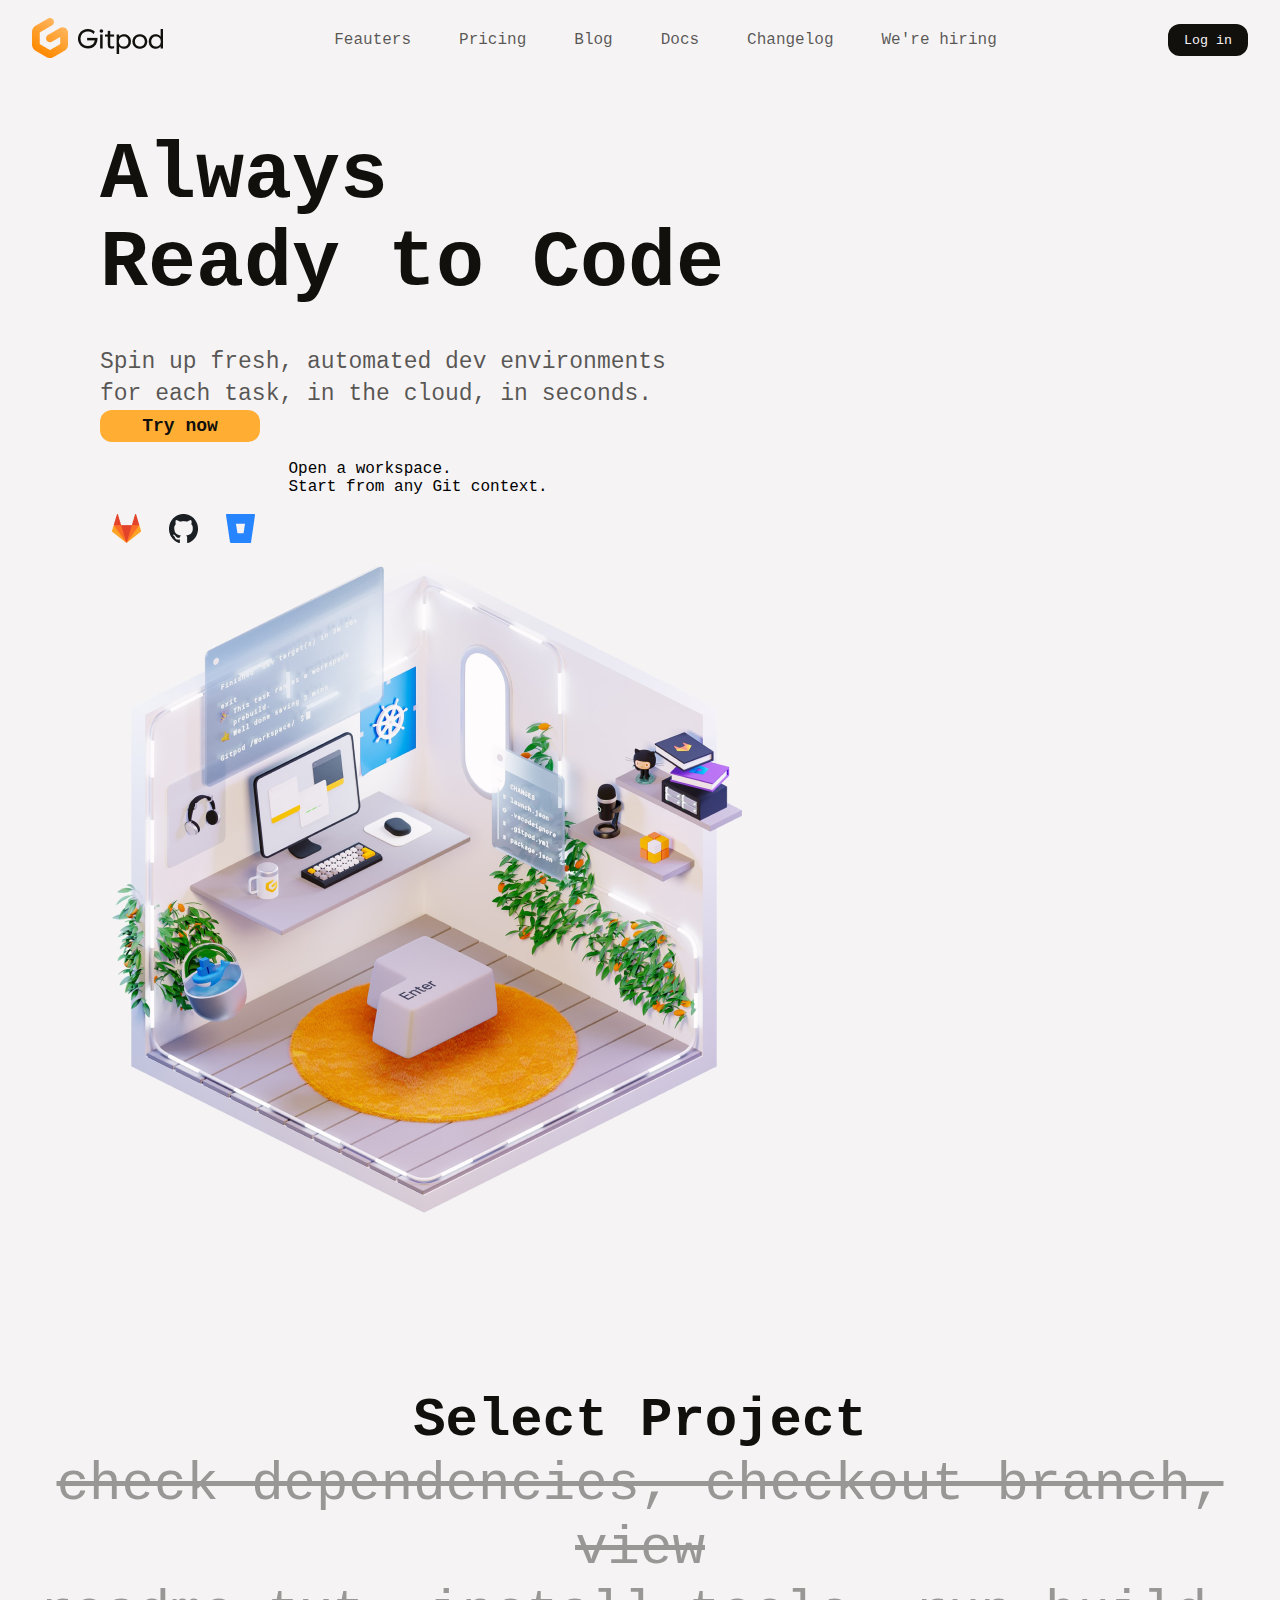
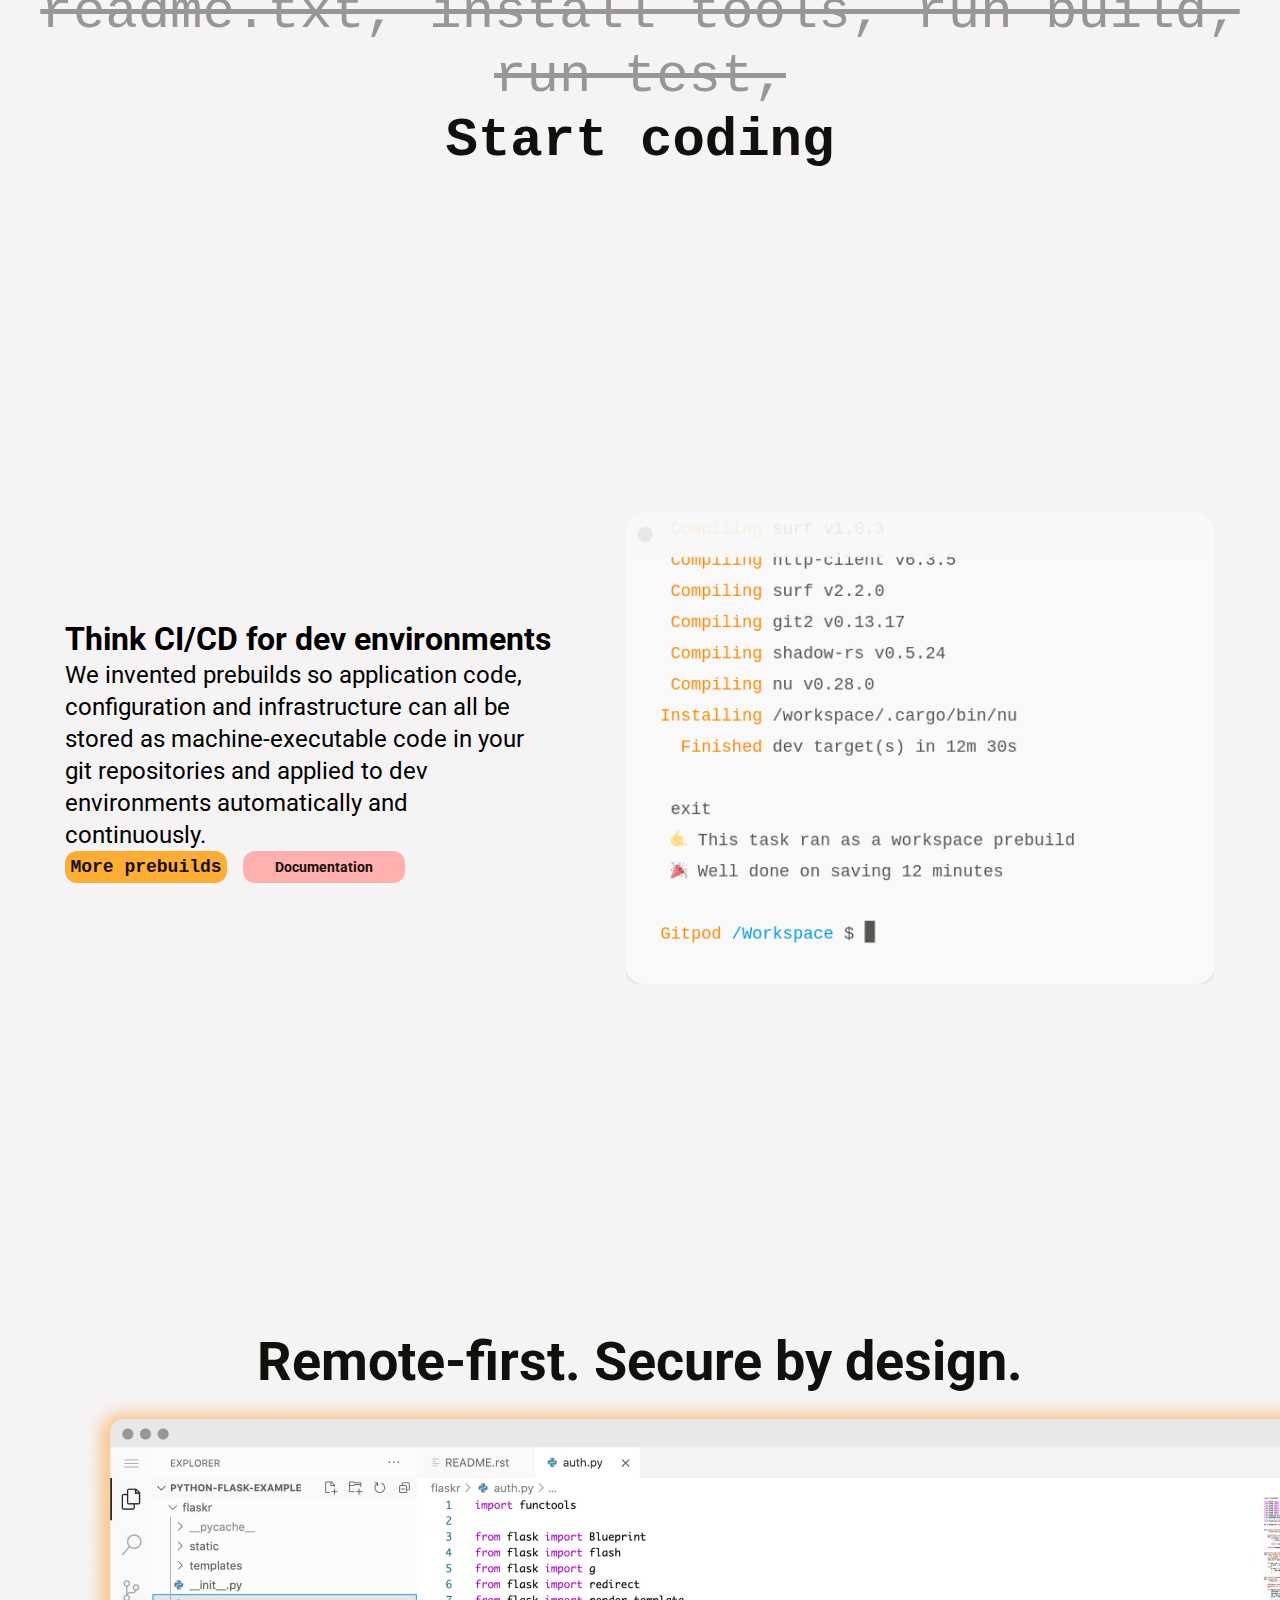
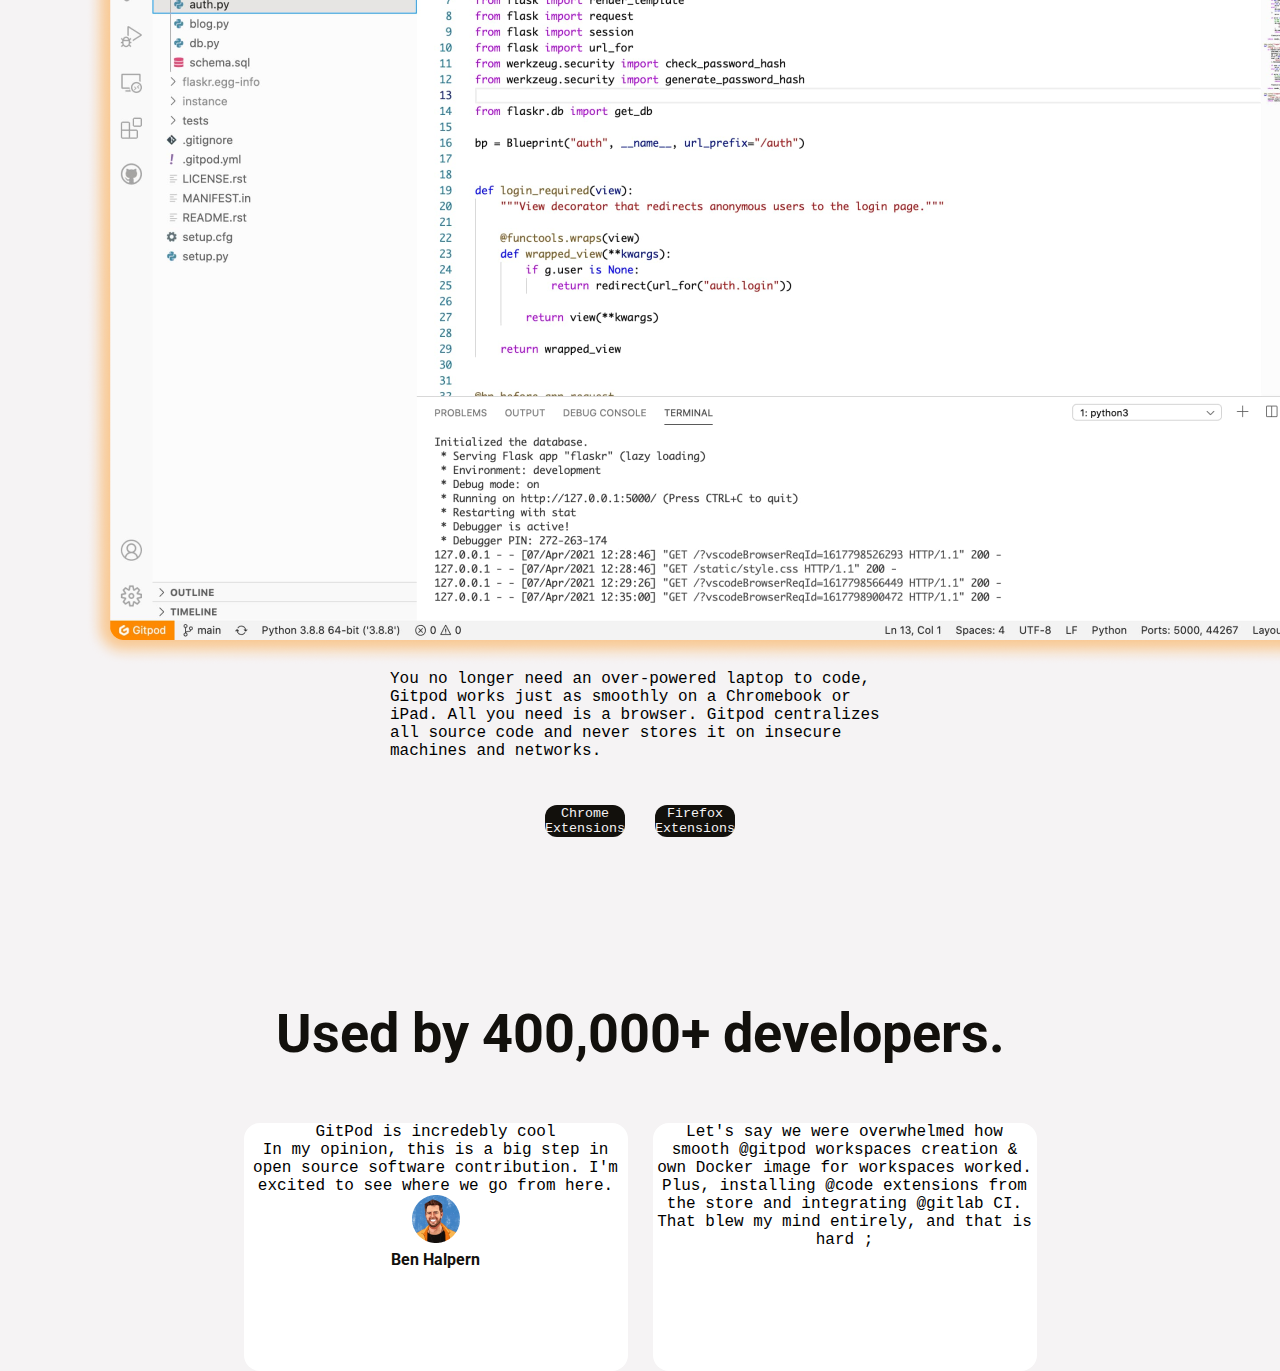
==== gitpad.html @ 2b26fa6e "created a new app" ====
<!DOCTYPE html>
<html lang="en">
<head>
    <meta charset="UTF-8">
    <meta http-equiv="X-UA-Compatible" content="IE=edge">
    <meta name="viewport" content="width=device-width, initial-scale=1.0">
    <title>Gitpad</title>
    <link rel="stylesheet" href="./gitpad.css"/>
</head>
<body>
    <div class="navbar">
            <div class="logo">
                <img src="./img/gitpad.png" alt="">
            </div>
            <div class="menu">
                <div class="link">Feauters</div>
                <div class="link">Pricing</div>
                <div class="link">Blog</div>
                <div class="link">Docs</div>
                <div class="link">Changelog</div>
                <div class="link">We're hiring</div>
            </div>
            <div class="login">
               <button> Log in</button>
            </div>
    </div>
    <section id="home">
        <div id="homeLeft">
          <h1 class="header">
            Always <br />
            Ready to Code
          </h1>
  
           <div class="homeText">
            Spin up fresh, automated dev environments <br />
            for each task, in the cloud, in seconds.
          </div>
          

          <div class="trynow">
            <button class="try">Try now</button>
         <div class="btntext">
          Open a workspace. <br/>Start from any Git context.
         </div>
          </div>

         <div class="iconswrap">
          <img src="./img/first.png" alt="">
          <img src="./img/second.png" alt="">
          <img src="./img/third.png" alt="">
         </div>
         </div>
        <div class="picture">
          <img src="./img/picture.png" alt="">
        </div>
    </section>

    <div class="projecthead">
        <div class="project">
          Select Project
        </div>
        <p class="check"><del>check dependencies, checkout branch, view <br/>readme.txt, install tools, run build, run test,</del></p>
        <div class="project">
          Start coding
        </div>
    </div>
        <div class="cicd">
          <div class="cicdleft">
            <div class="cicdhead">
              Think CI/CD for dev environments
            </div>
            <div class="cicdtext">
              We invented prebuilds so application code, configuration and infrastructure can all be stored as machine-executable code in your git repositories and applied to dev environments automatically and continuously.
            </div>
            <div class="btncicd">
              <button class="btnmore"> More prebuilds</button>
              <button class="btndoc"> Documentation</button>
            </div>
          </div>
          <div class="cicdright">
            <img src="./img/cicdright.png" alt="">
          </div>
    </div>
    <div class="remote">
      <div class="remotetext">
        Remote-first. Secure by design.
      </div>
      <div class="remoteimg">
        <img src="./img/remoteimg.png" alt="">
      </div>
      <div class="codetext">
        You no longer need an over-powered laptop to code, Gitpod works just as smoothly on a Chromebook or iPad. All you need is a browser. Gitpod centralizes all source code and never stores it on insecure machines and networks.
      </div>
      <div class="btn">
        <button class="chrome">Chrome Extensions</button>
        <button class="firefox">Firefox Extensions</button>
      </div>
    </div>


   <div class="developers">
    <div class="used">
      Used by 400,000+ developers.
    </div>
   </div>

   <div class="maincontainer">
    <div class="maintext">
    <div class="gitpod">
      GitPod is incredebly cool
    </div>
    <div class="developerstext1">
    In my opinion, this is a big step in open source software contribution. I'm excited to see where we go from here.
    </div>
    <div class="manpicture">
      <img src="./img/man picture.png" alt="">
    </div>
    <div class="name">
      Ben Halpern
    </div>
    </div>
    
  <div class="developerstext2">
    Let's say we were overwhelmed how smooth @gitpod workspaces creation & own Docker image for workspaces worked.
    Plus, installing @code extensions from the store and integrating @gitlab CI. That blew my mind entirely, and that is hard ;
  </div>
  </div>
    
</body>
</html>
---- gitpad.css ----
@import url('https://fonts.googleapis.com/css2?family=Red+Hat+Display:ital,wght@0,400;0,500;0,700;1,400;1,500;1,700&family=Roboto:wght@300;400;500;700;900&family=Saira:wght@600&family=Source+Sans+Pro:ital,wght@0,200;0,400;0,700;1,200;1,400;1,700&display=swap');

*{
    padding: 0;
    margin: 0;
    box-sizing: border-box;
    font-family: 'Courier New', Courier, monospace;
}
html, body{
    width: 100%;
    height: 100%;
    background:#F5F3F4;
}
.navbar{
    justify-content: space-between;
    align-items: center;
    padding: 20px 32px;
    display: flex;
    height: 80px;
    width: 100%;
}
.menu{
    justify-content: center;
    display: flex;
    align-items: center;
    gap: 48px;
}
.link{
    font-weight: 400;
    font-size: 16px;
    line-height: 24px;
    color: rgba(18, 16, 12, 0.7)
}
button{
    color: #F5F3F4;
    background-color: #12100C;
    padding: 6 22px;
    width: 80px;
    height: 32px;
    border-radius: 12px;
    cursor: pointer;
    justify-content: center;
    align-items: center;
    border: none;
    display: flex;
}


 #home { 
     padding: 0 0 0 100px;
    margin: 52px 0 176px 0;
    display: flex;
    justify-content: space-between;
    align-items: center;
    flex-wrap: wrap;

}

.header {
    font-weight: 700;
    font-size: 80px;
    line-height: 88px;
    color: #12100C;
    
}

.homeText {
    font-weight: 400;
    font-size: 23px;
    line-height: 32px;
    color: rgba(18, 16, 12, 0.7);
    margin-top: 38px;
} */
.trynow{
    display: flex;
    align-items: center;
    gap: 28px;
    margin-top: 18px;
}
.try{
    font-weight: 700;
    font-size: 18px;
    line-height: 22px;
    text-align: center;
    color: #12100C;
    background: #FFAE33;
    width: 160px;
}
.btntext{
    display: flex;
    justify-content:center;
    align-items: center;
    gap: 28px;
    margin-top: 18px;
    margin-left: 12px;
}
.iconswrap{
    display: flex;
    align-items: center;
    gap: 28px;
    margin-top: 18px;
    margin-left: 12px;
}
.picture{
    display: flex;
    align-items: center;
    gap: 28px;
    margin-top: 18px;
    margin-left: 12px;
}
/* project */
.projecthead{
    margin: 176px 0 339px 0;
}
.project{
    font-weight: 700;
    font-size: 54px;
    line-height: 64px;
    text-align: center;
    color: #12100C;
}
.check{
    font-weight: 400;
    font-size: 54px;
    line-height: 64px;
    text-align: center;
    text-decoration-line: line-through;
    color: #999795;
}
    /*cicd   */
    .cicd{
        display: flex;
        justify-content: space-between;
        align-items: center;
        gap: 73px;
        padding: 0 65px;
    }
    .cicdhead{
        font-family: 'Roboto';
        font-style: normal;
        font-weight: 700;
        font-size: 32px;
        line-height: 40px;
    }
    .cicdtext{
        font-family: 'Roboto';
font-style: normal;
font-weight: 400;
font-size: 24px;
line-height: 32px;
max-width: 600px;
margin: 20 0 165 0px;
    }
    .btncicd{
        display: flex;
        align-items: center;
        gap: 16px;
    }
    .btnmore{

        background: #FFAE33;
    width: 162px;
    font-weight: 700;
    font-size: 18px;
    line-height: 22px;
    text-align: center;
    color: #12100C;
    white-space: nowrap;
    }
    .btndoc{
font-family: 'Roboto';
font-style: normal;
font-weight: 700;
font-size: 14px;
line-height: 16px;
text-align: center;
color: #12100C;
background: #FFB0AE;
width: 162px;
    }
/* remote */
.remote{
    padding: 0 85px;
    margin-top: 337px;
    margin-bottom: 165px;
}
.remotetext{
    font-family: 'Roboto';
font-style: normal;
font-weight: 700;
font-size: 54px;
line-height: 72px;
text-align: center;
color: #12100C;
}
.codetext{
    width: 500px;
    justify-content: center;
    margin: auto;
    margin-bottom: 45px;

}
.remoteimg{
    justify-content: center;
    align-items: center;
    margin: auto;
}
.btn{
    display: flex;
    justify-content:center ;
    gap: 30px;
    text-align: center;

}
/* developers */
.developers{
    display: flex;
    margin: auto;
    justify-content: center;
    gap: 30px;
    margin-bottom: 57px;
}
.used{
    display: flex;
font-family: 'Roboto';
font-style: normal;
font-weight: 700;
font-size: 54px;
line-height: 64px;
text-align: center;
color: #12100C;
}
.maincontainer{
    display: flex;
    justify-content: center;
    text-align: center;
    gap: 25px;
    margin: auto;
}
.maintext{
    background: #FFFFFF;
border-radius: 16px;
gap: 30px;
height: 248px;
width: 384px;
left: 0px;
top: 0px;
border-radius: 16px;
}
.gitpod{
    gap: 20px;
    justify-content: space-between;
}
.manpicture{
    padding: 12 12 12 12px;

}
.name{
padding: 0 12 12 10px;
font-family: 'Roboto';
font-style: normal;
font-weight: 700;
font-size: 16px;
line-height: 24px;
color: #12100C;
}
.developerstext2{
    background: #FFFFFF;
 border-radius: 16px;
gap: 30px;
height: 248px;
width: 384px;
display: flex;
}
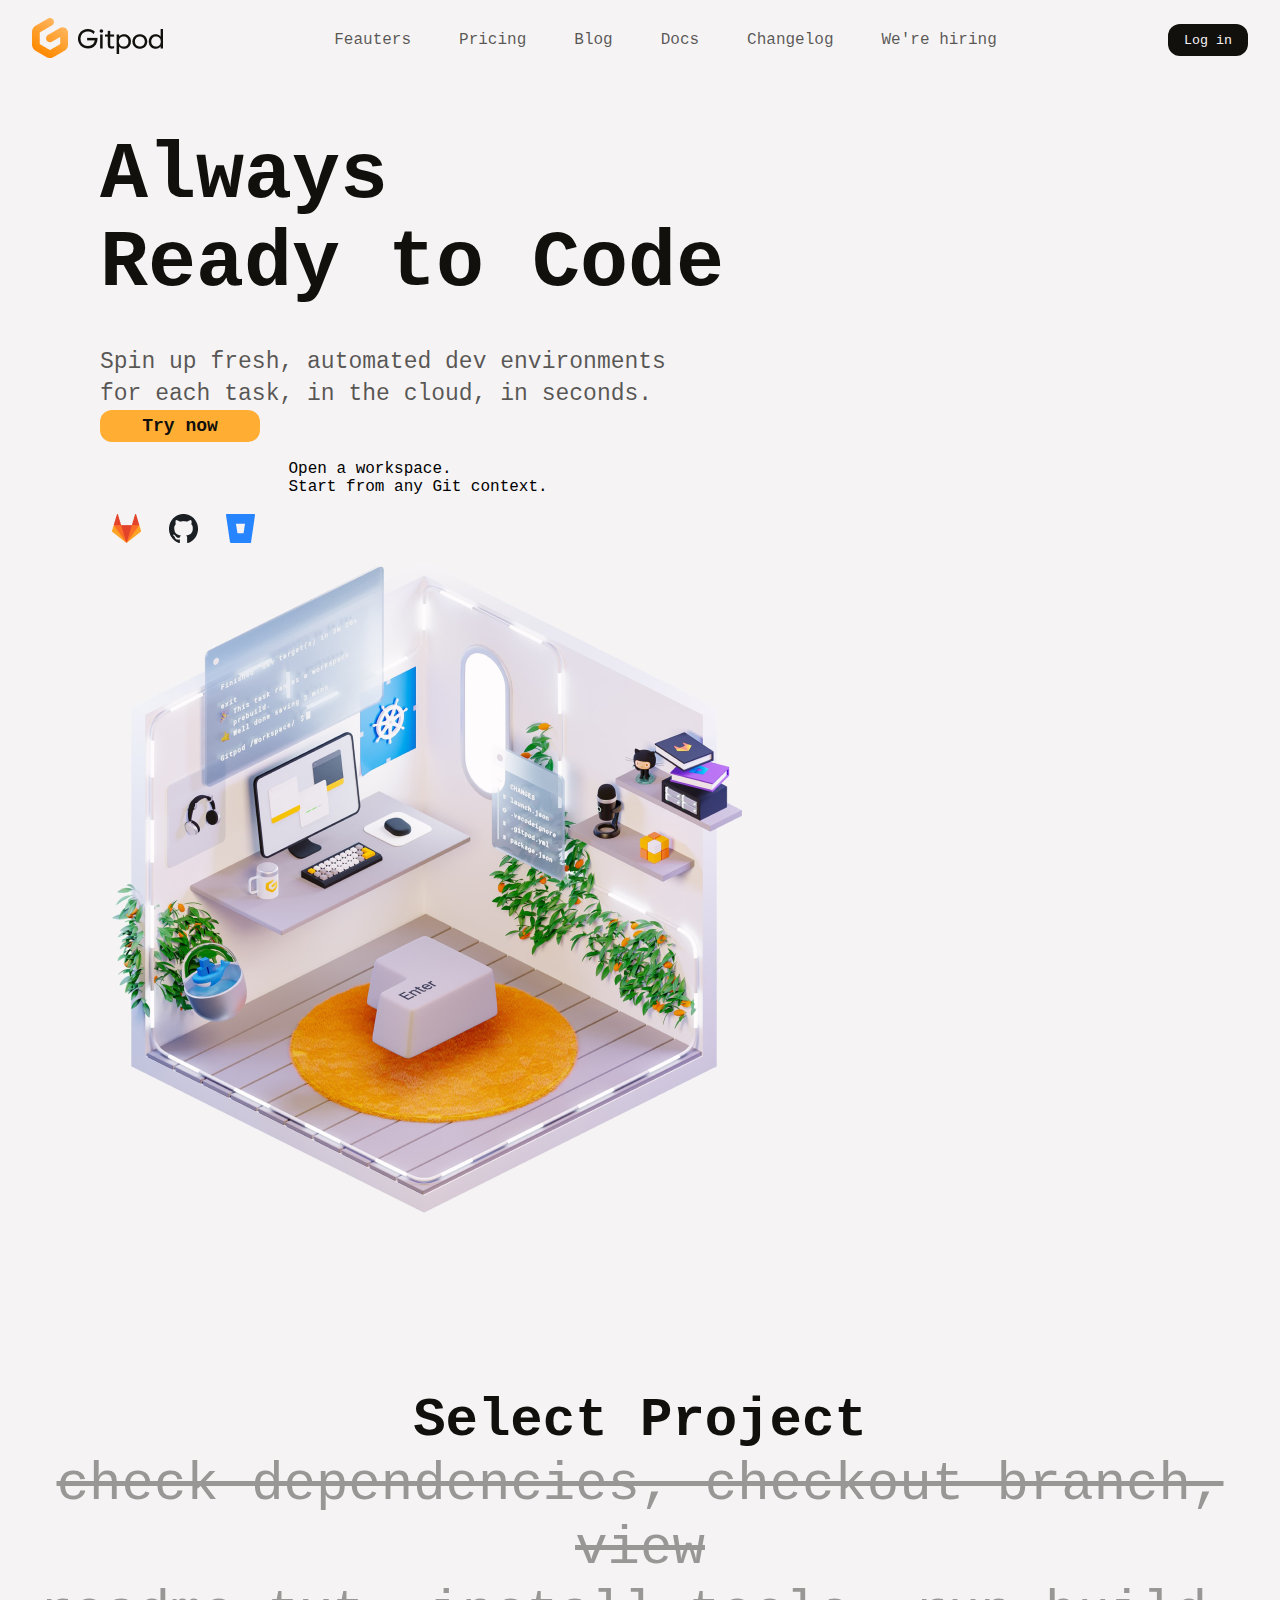
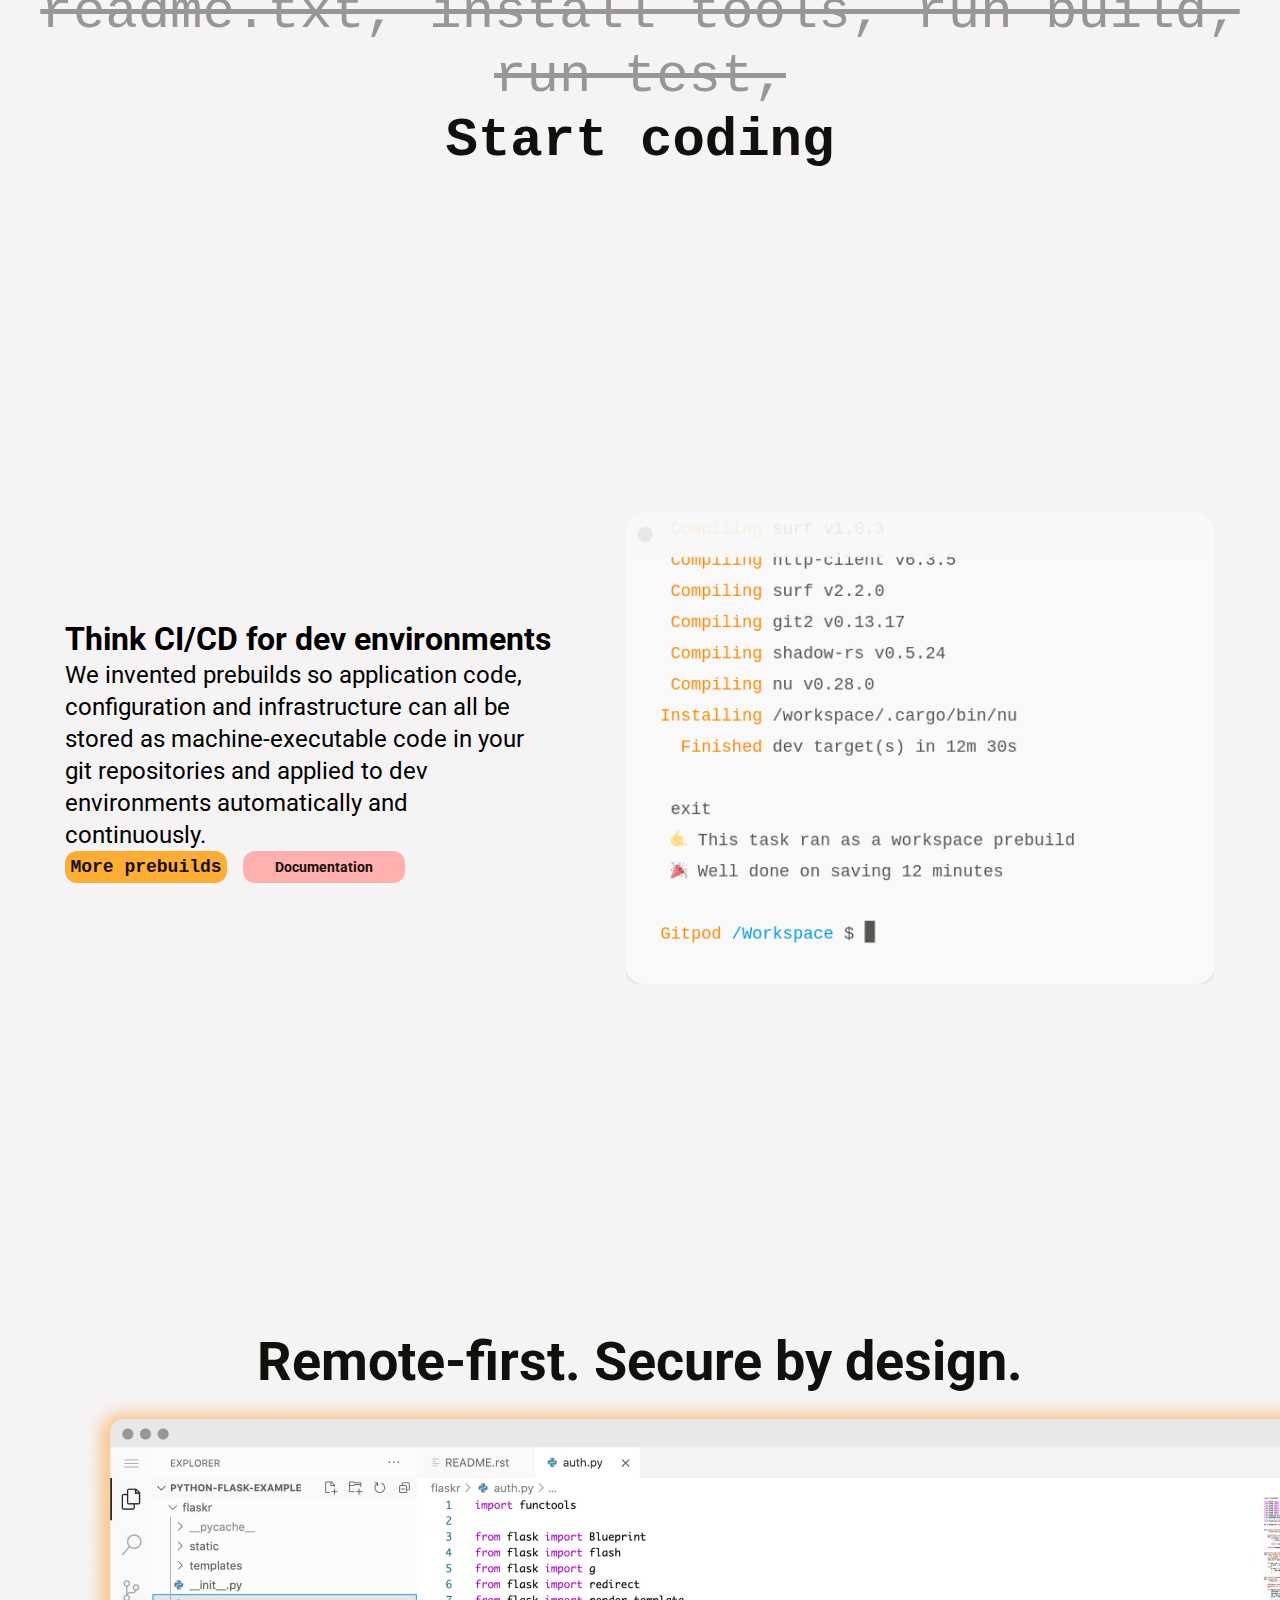
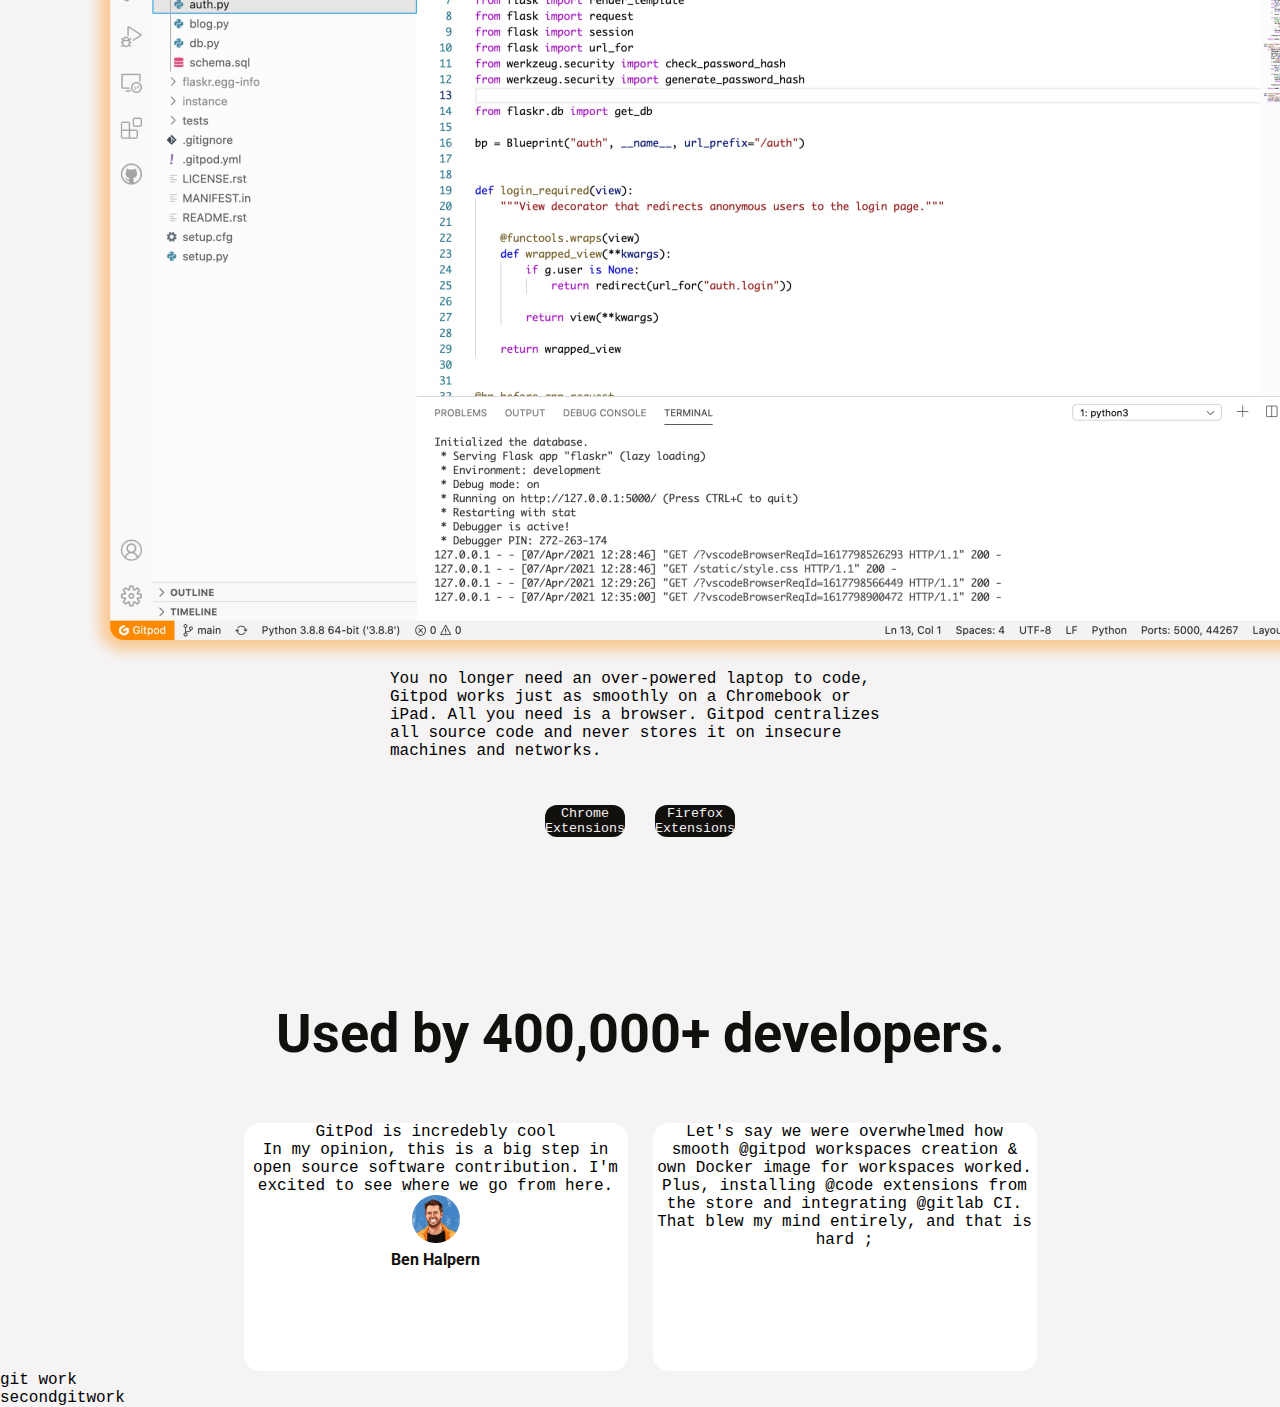
==== commit e973ea38: "secondgitwork" ====
--- a/gitpad.html
+++ b/gitpad.html
@@ -125,6 +125,15 @@
     Plus, installing @code extensions from the store and integrating @gitlab CI. That blew my mind entirely, and that is hard ;
   </div>
   </div>
+  <!-- git hub work -->
+  <div class="changed">
+    <div class="github">
+      git work
+    </div>
+  </div>
+  <div class="secondgitwork">
+    secondgitwork
+  </div>
     
 </body>
 </html>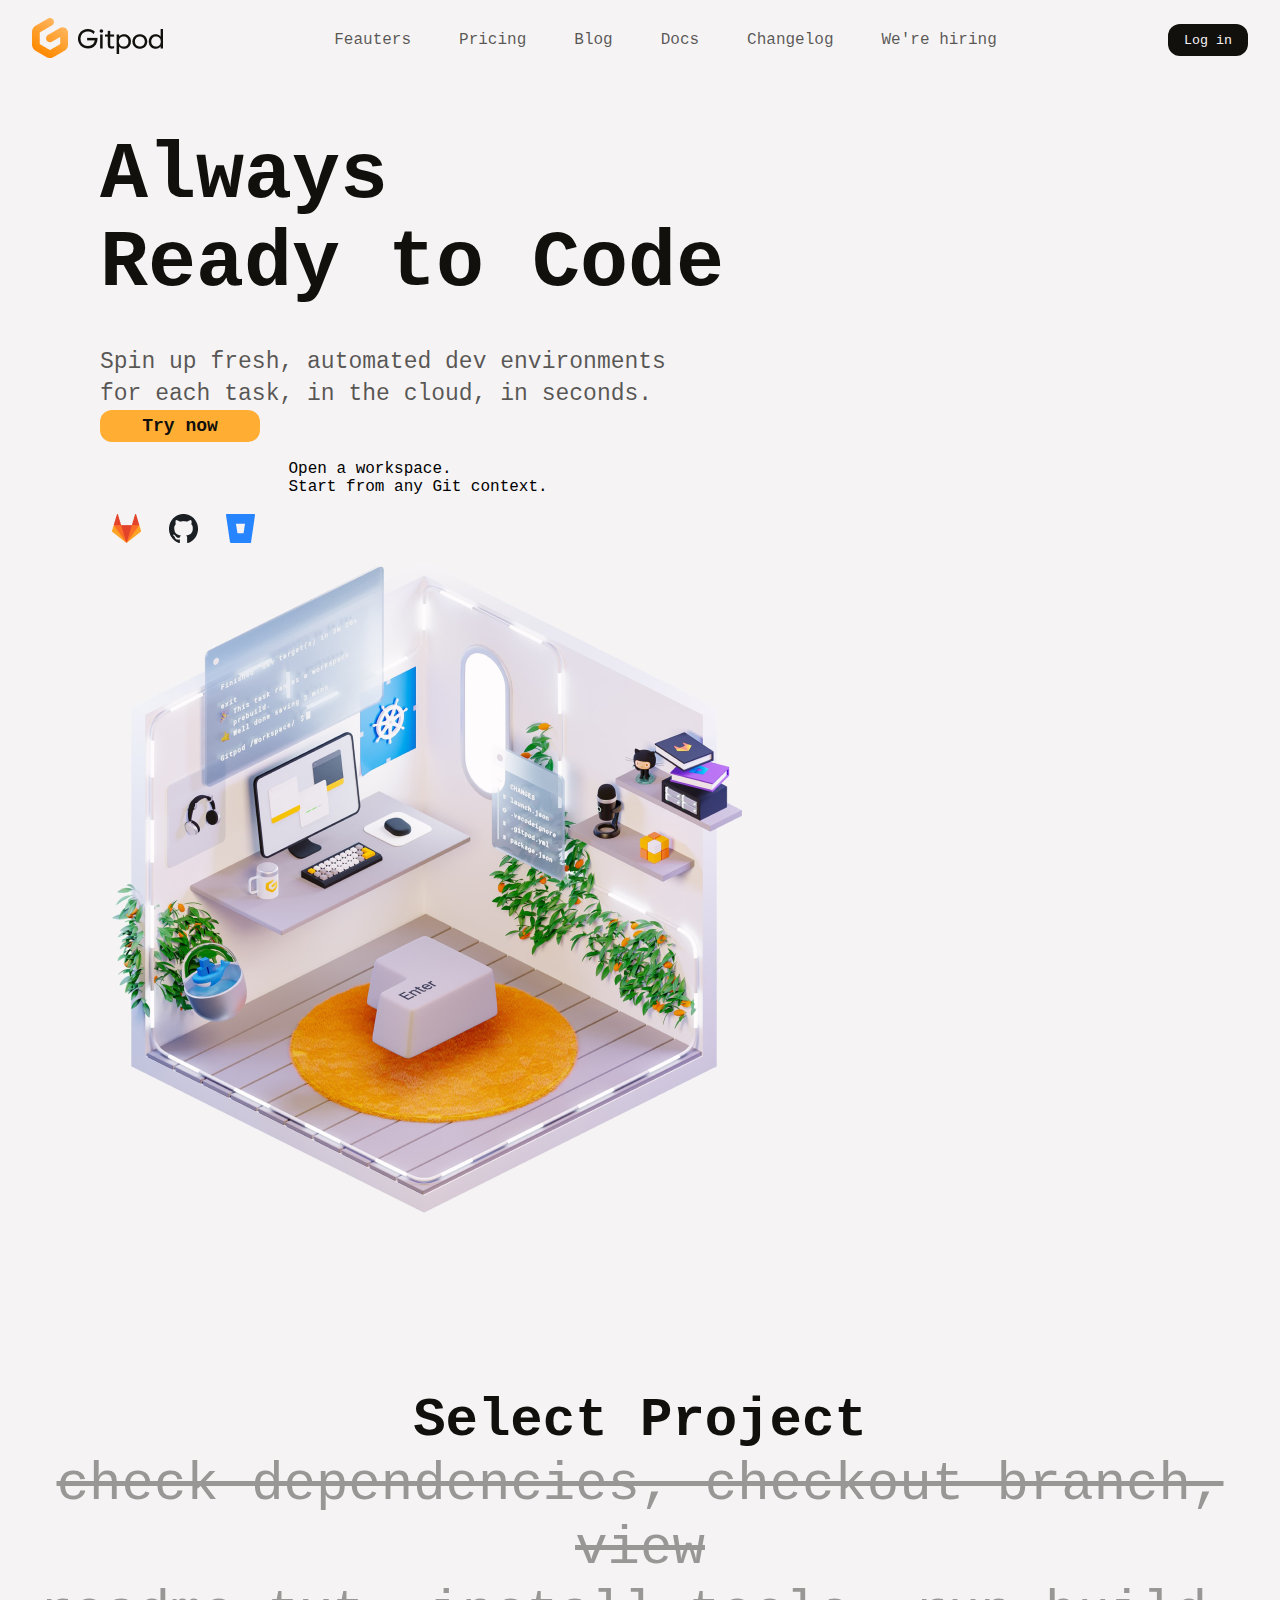
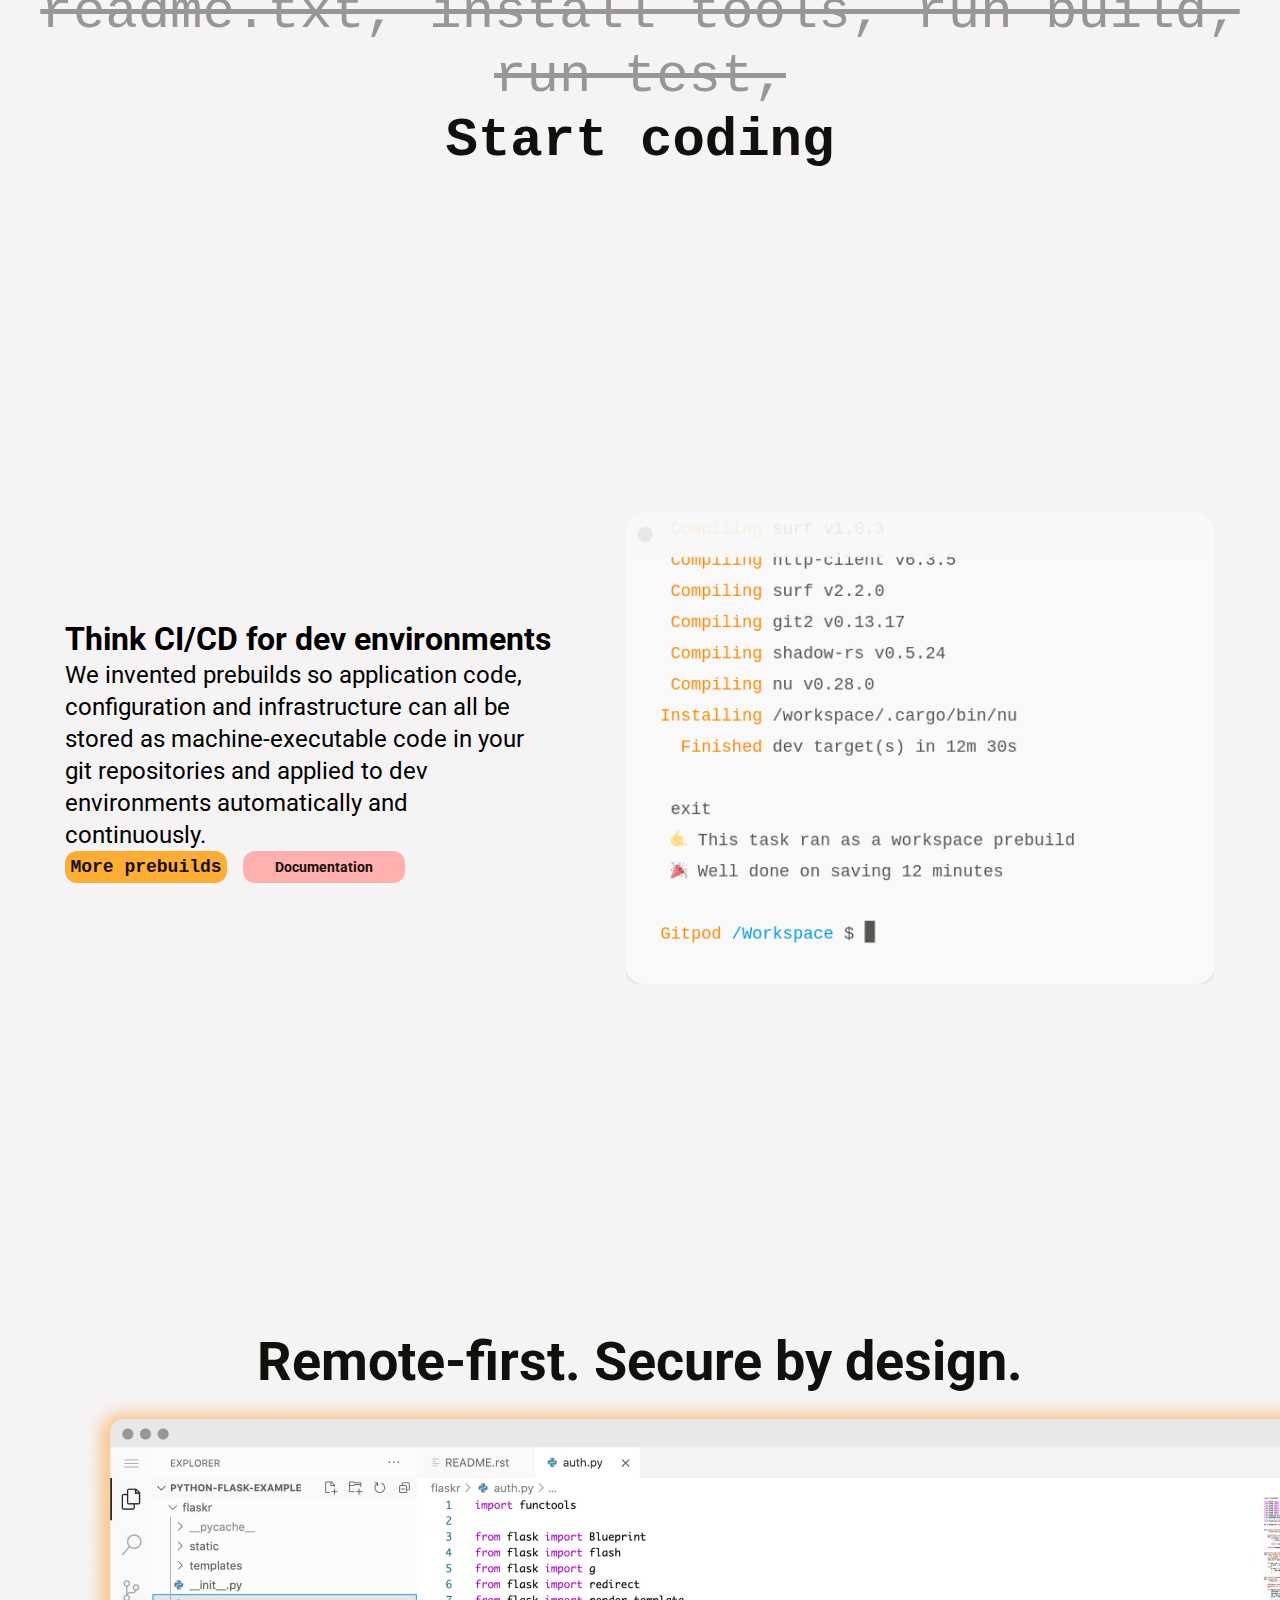
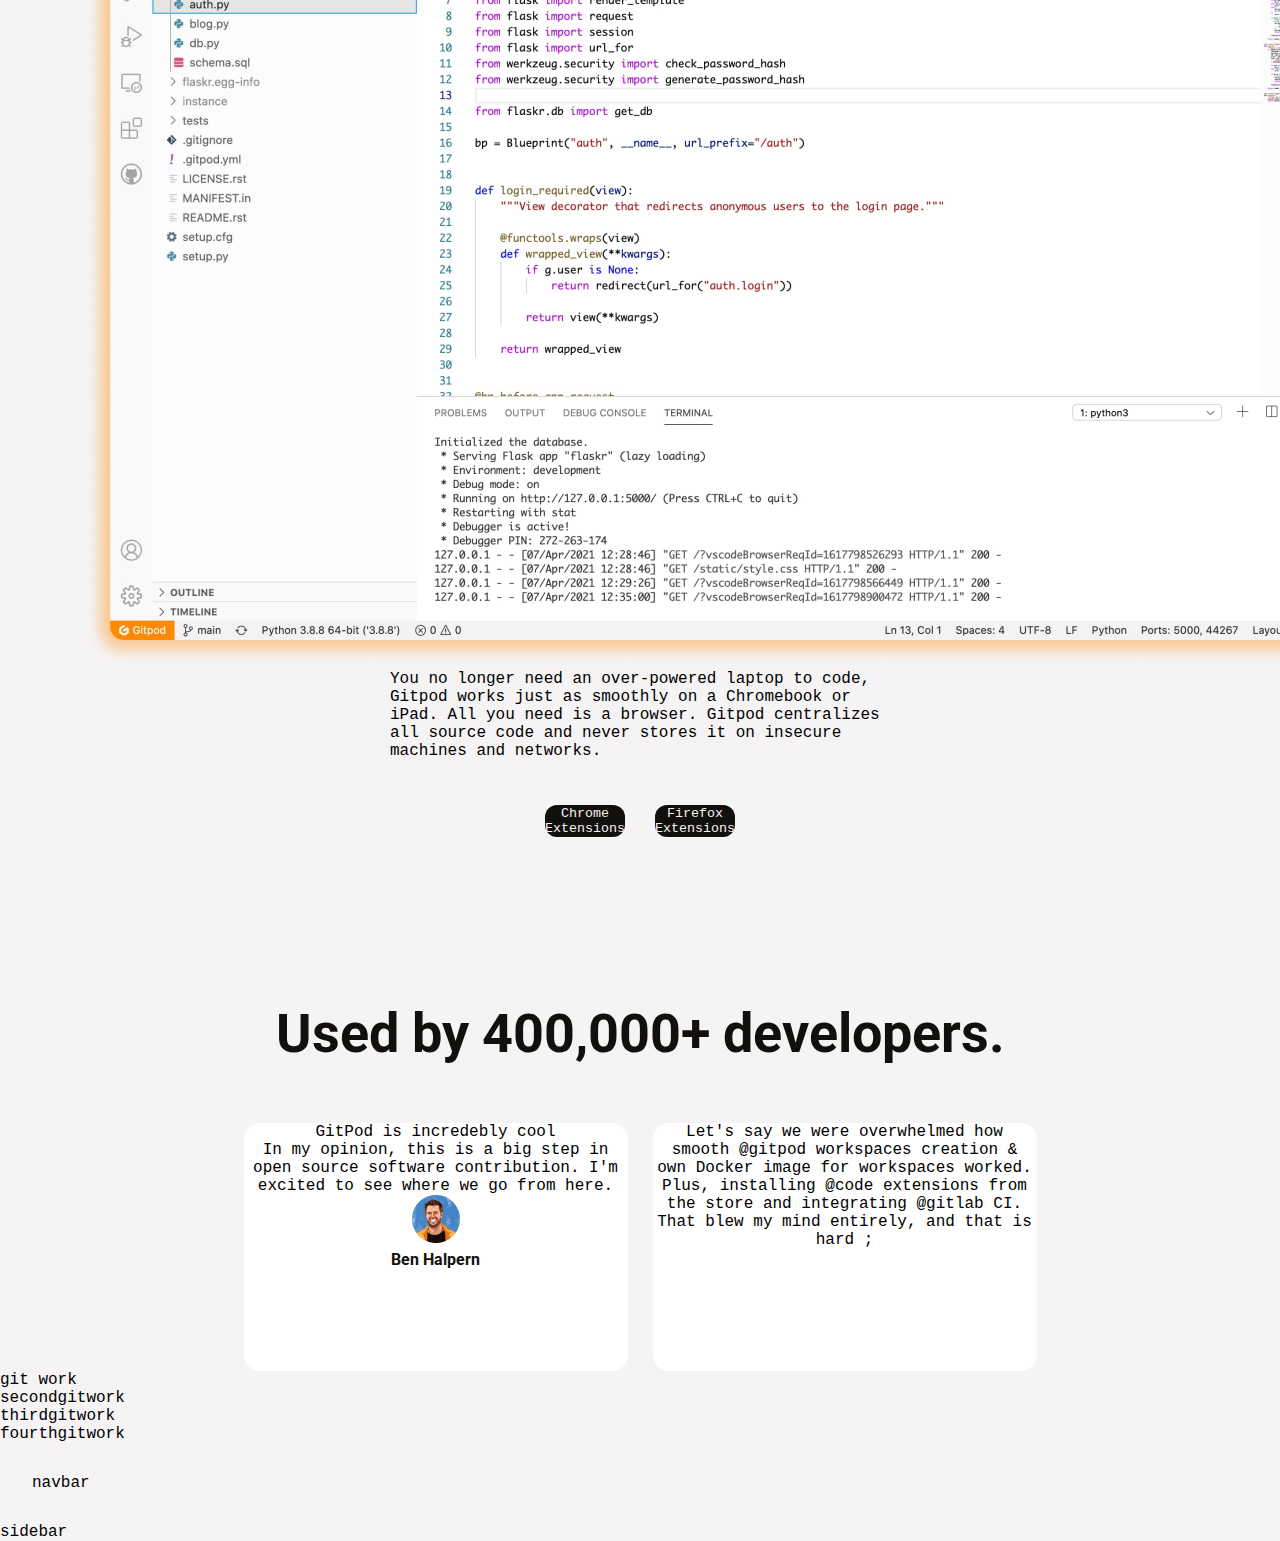
==== commit 0bbb78d5: "sidebar" ====
--- a/gitpad.html
+++ b/gitpad.html
@@ -134,6 +134,18 @@
   <div class="secondgitwork">
     secondgitwork
   </div>
+  <div class="thirdgitwork">
+    thirdgitwork
+  </div>
+  <div class="fourthgitwork">
+    fourthgitwork
+  </div>
+  <div class="navbar">
+    navbar 
+  </div>
+  <div class="sidebar">
+    sidebar
+  </div>
     
 </body>
 </html>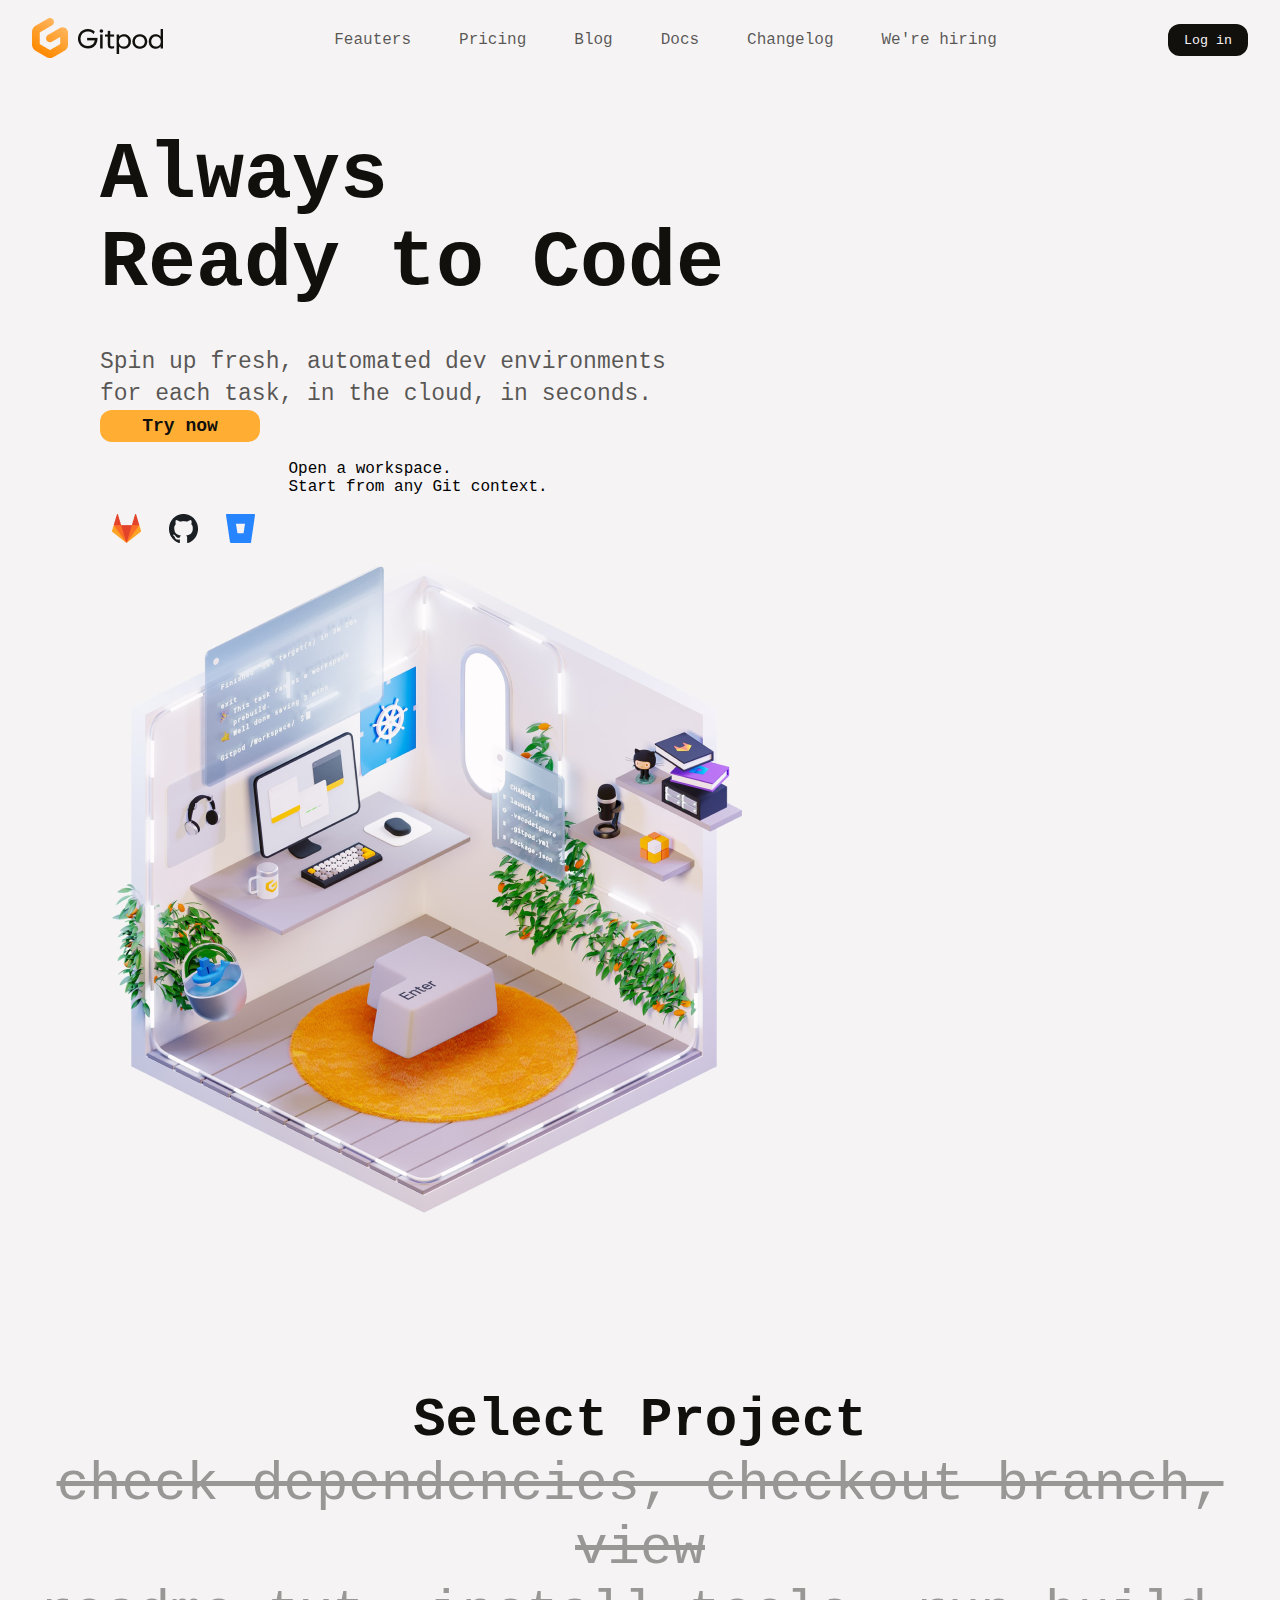
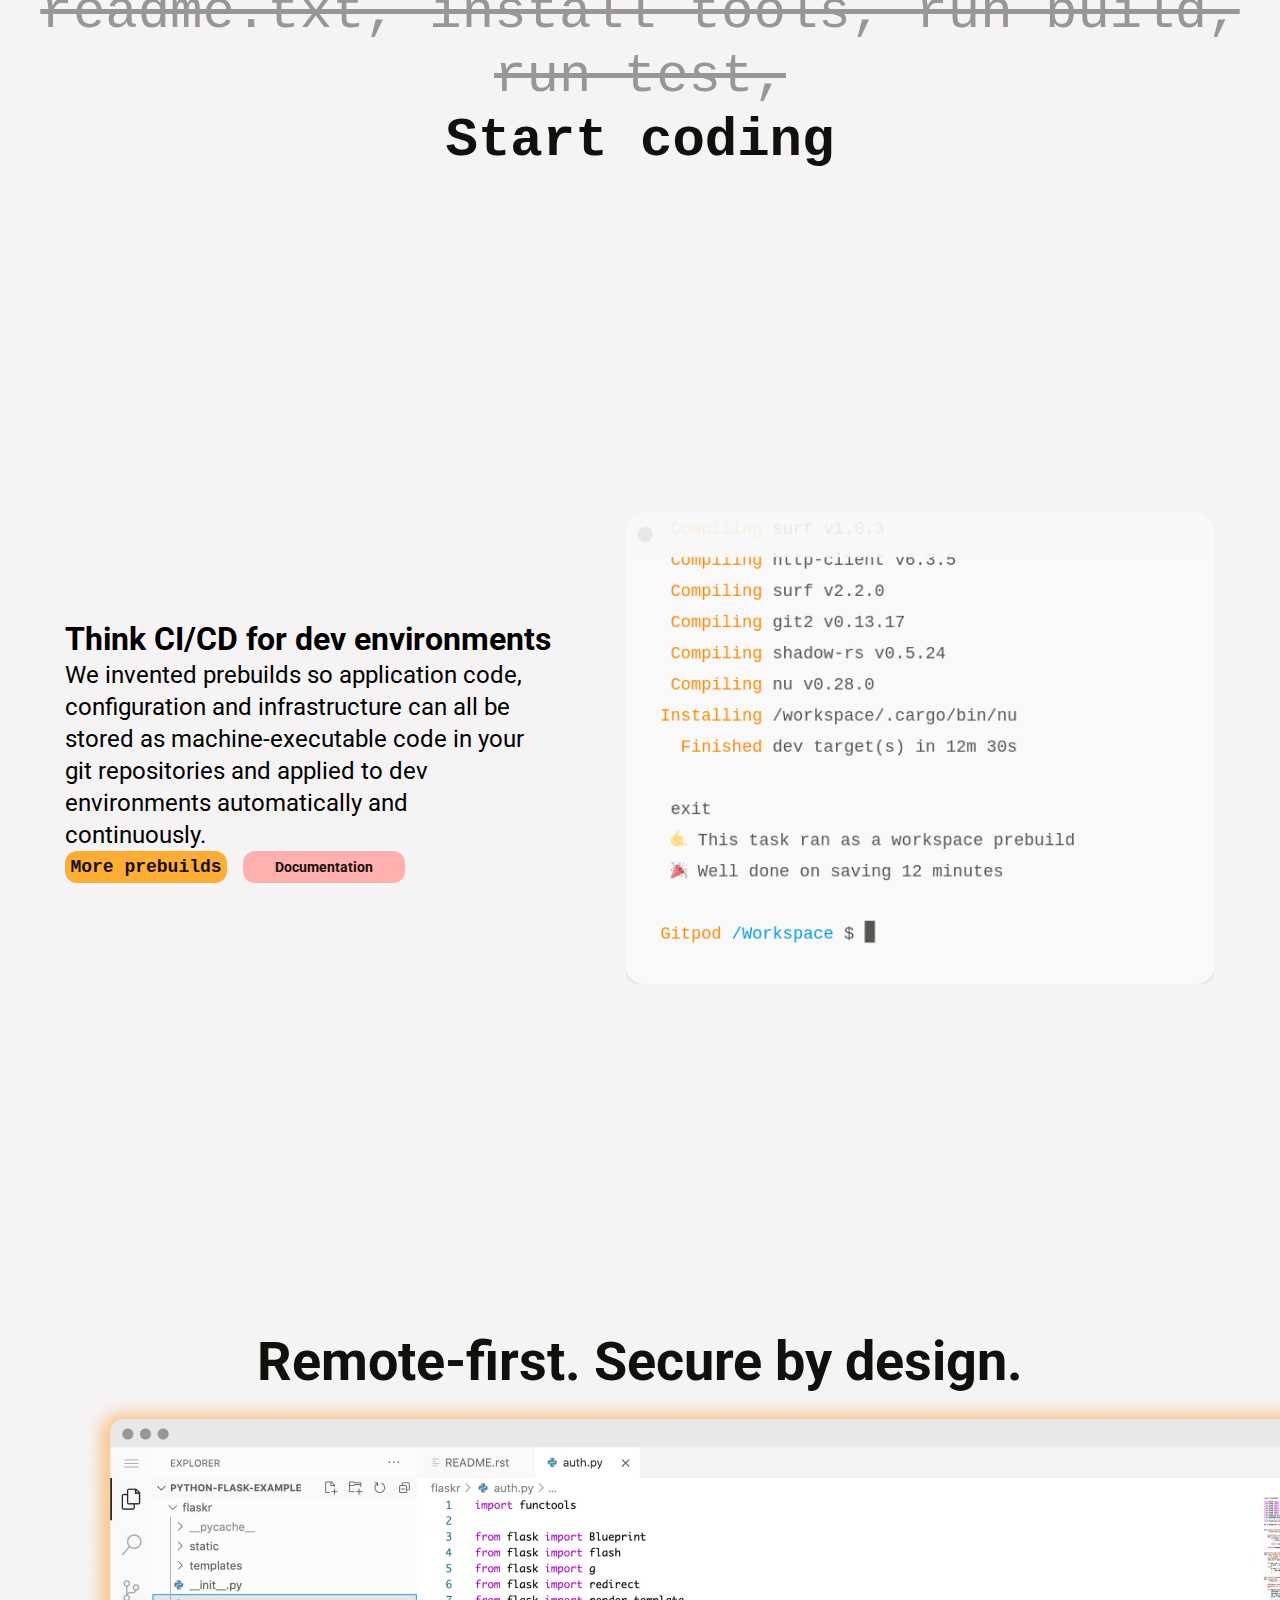
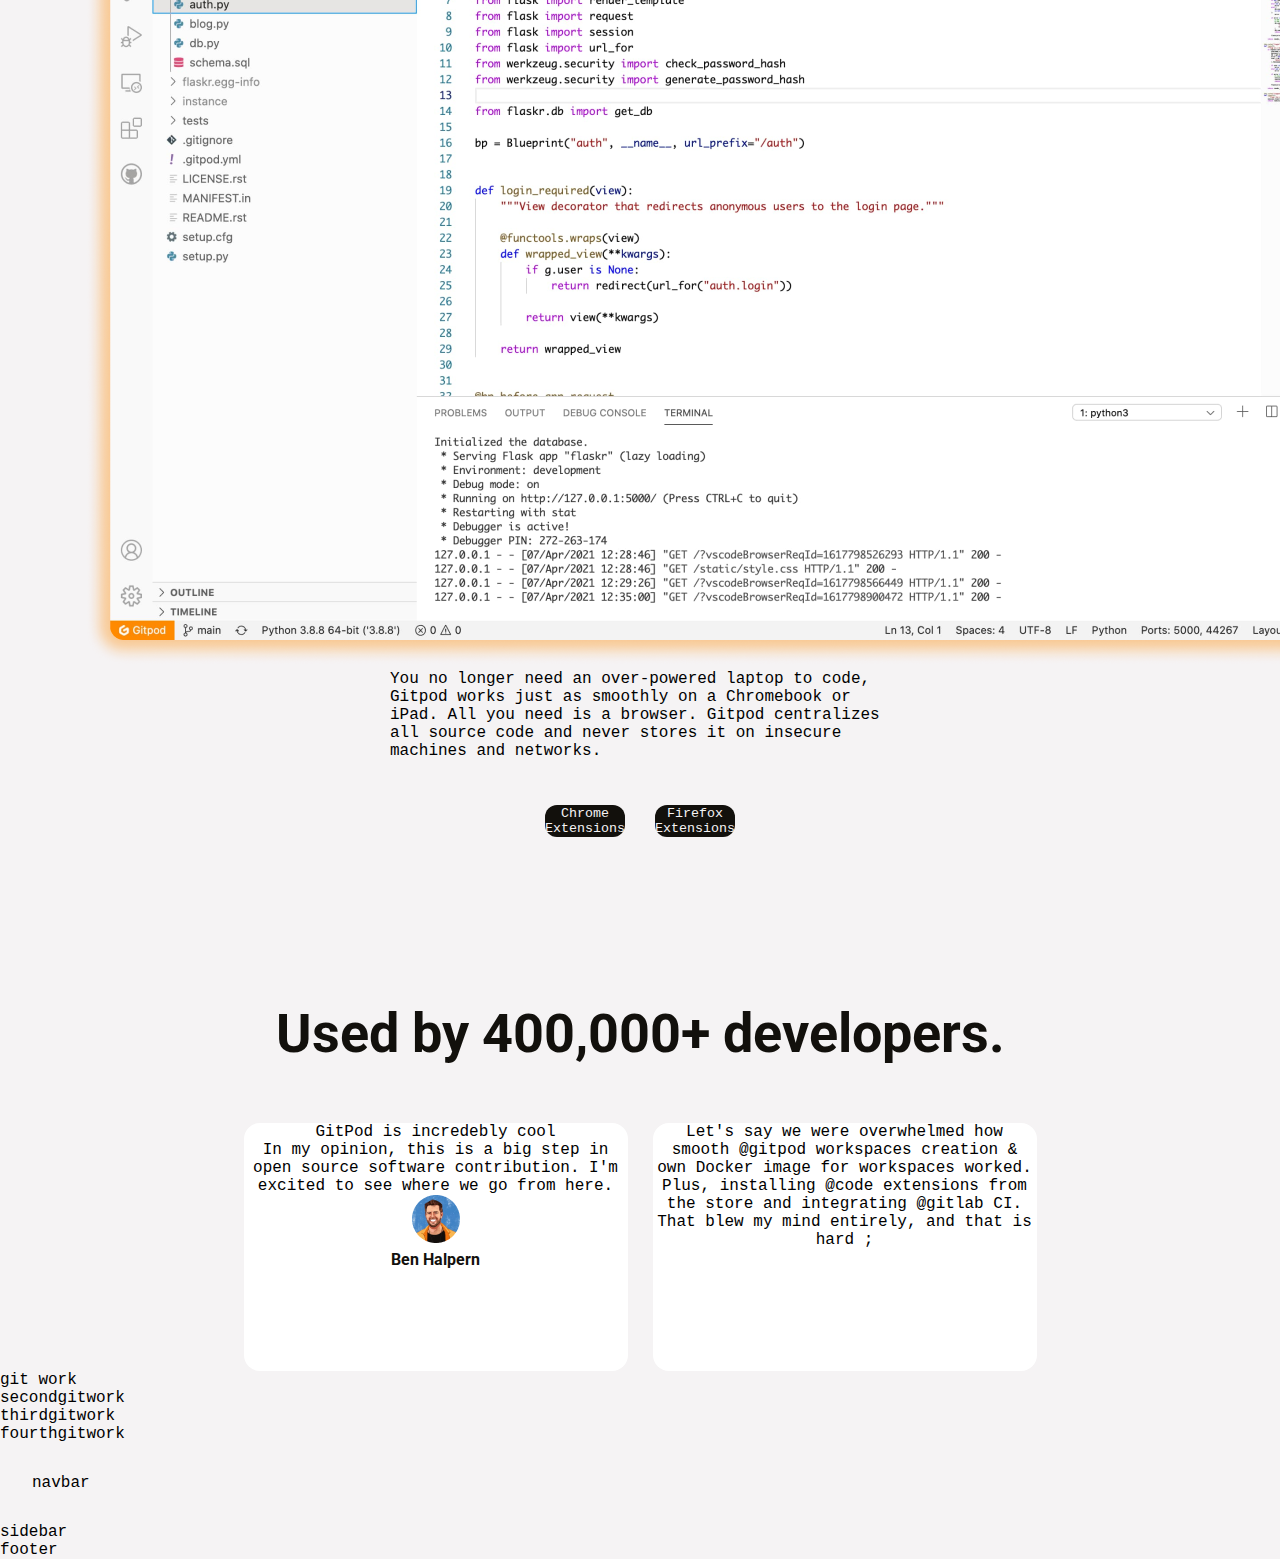
==== commit cf191ec1: "footer" ====
--- a/gitpad.html
+++ b/gitpad.html
@@ -146,6 +146,9 @@
   <div class="sidebar">
     sidebar
   </div>
+  <div class="footer">
+    footer
+  </div>
     
 </body>
 </html>